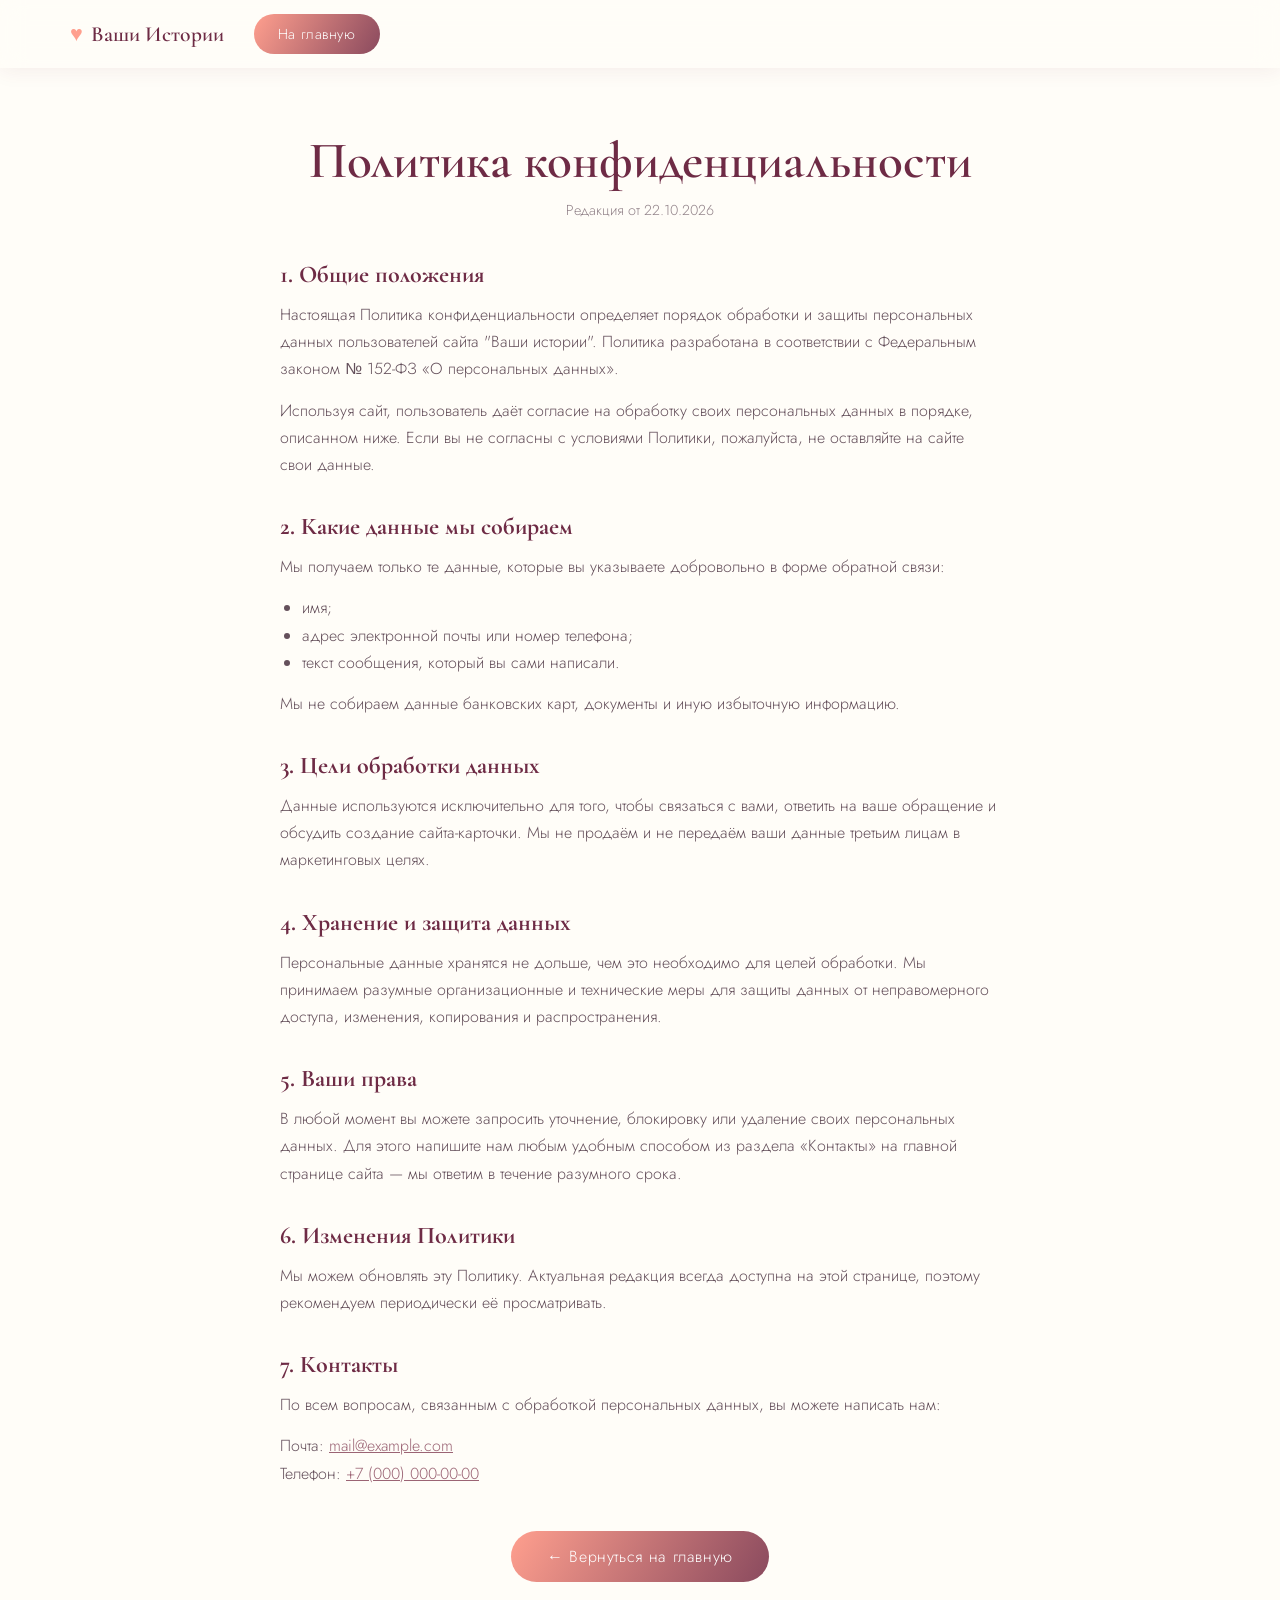
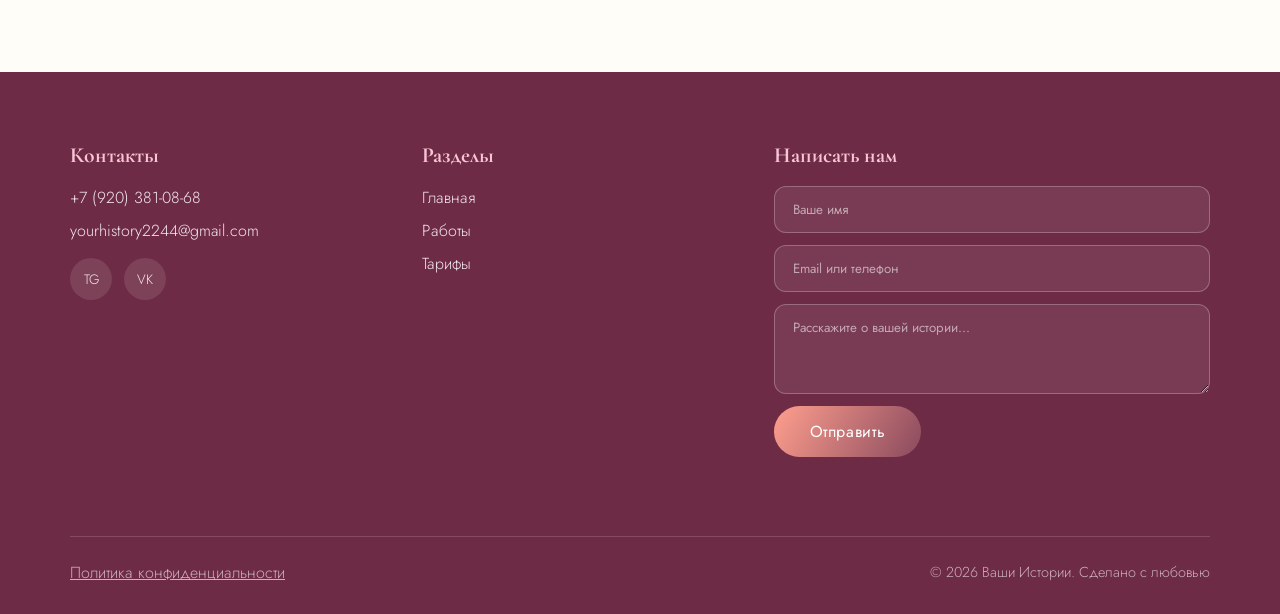
==== pravicy.html @ ab37098a "Add files via upload" ====
<!DOCTYPE html>
<html lang="ru">
<head>
  <meta charset="UTF-8">
  <meta name="viewport" content="width=device-width, initial-scale=1.0">
  <meta name="description" content="Политика конфиденциальности сайта Ваши Истории">
  <title>Политика конфиденциальности | Ваши Истории</title>

  <!-- Те же шрифты, что и на главной — для единого стиля -->
  <link rel="preconnect" href="https://fonts.googleapis.com">
  <link rel="preconnect" href="https://fonts.gstatic.com" crossorigin>
  <link href="https://fonts.googleapis.com/css2?family=Cormorant+Garamond:ital,wght@0,400;0,600;1,400&family=Jost:wght@300;400;500&display=swap" rel="stylesheet">

  <!-- Основные стили сайта (в файле style.css уже есть всё нужное) -->
  <link rel="stylesheet" href="style.css">
</head>
<body>

  <!-- Шапка: та же, что на главной, но упрощённая —
       только логотип и кнопка возврата на главную -->
  <header class="header">
    <div class="container header__inner">
      <a href="index.html" class="logo">
        <span class="logo__mark">♥</span>
        <span class="logo__name">Ваши&nbsp;Истории</span>
      </a>
      <a href="index.html" class="btn btn--small header__btn">На главную</a>
    </div>
  </header>

  <main>

    <!-- Заголовок страницы -->
    <section class="section policy">
      <div class="container">

        <h1 class="section__title policy__title">Политика конфиденциальности</h1>
        <p class="policy__updated">Редакция от 22.10.2026</p>

        <div class="policy__content">

          <!-- Раздел 1: общие положения.
               Замените [Название проекта] на имя вашего проекта -->
          <h2 class="policy__heading">1. Общие положения</h2>
          <p class="policy__text">
            Настоящая Политика конфиденциальности определяет порядок обработки
            и защиты персональных данных пользователей сайта "Ваши истории".
            Политика разработана в соответствии с Федеральным законом
            № 152-ФЗ «О персональных данных».
          </p>
          <p class="policy__text">
            Используя сайт, пользователь даёт согласие на обработку своих
            персональных данных в порядке, описанном ниже. Если вы не согласны
            с условиями Политики, пожалуйста, не оставляйте на сайте свои данные.
          </p>

          <!-- Раздел 2: какие данные собираются -->
          <h2 class="policy__heading">2. Какие данные мы собираем</h2>
          <p class="policy__text">
            Мы получаем только те данные, которые вы указываете добровольно
            в форме обратной связи:
          </p>
          <ul class="policy__list">
            <li>имя;</li>
            <li>адрес электронной почты или номер телефона;</li>
            <li>текст сообщения, который вы сами написали.</li>
          </ul>
          <p class="policy__text">
            Мы не собираем данные банковских карт, документы и иную
            избыточную информацию.
          </p>

          <!-- Раздел 3: цели обработки -->
          <h2 class="policy__heading">3. Цели обработки данных</h2>
          <p class="policy__text">
            Данные используются исключительно для того, чтобы связаться
            с вами, ответить на ваше обращение и обсудить создание
            сайта-карточки. Мы не продаём и не передаём ваши данные
            третьим лицам в маркетинговых целях.
          </p>

          <!-- Раздел 4: хранение и защита -->
          <h2 class="policy__heading">4. Хранение и защита данных</h2>
          <p class="policy__text">
            Персональные данные хранятся не дольше, чем это необходимо
            для целей обработки. Мы принимаем разумные организационные
            и технические меры для защиты данных от неправомерного
            доступа, изменения, копирования и распространения.
          </p>

          <!-- Раздел 5: права пользователя -->
          <h2 class="policy__heading">5. Ваши права</h2>
          <p class="policy__text">
            В любой момент вы можете запросить уточнение, блокировку
            или удаление своих персональных данных. Для этого напишите
            нам любым удобным способом из раздела «Контакты» на главной
            странице сайта — мы ответим в течение разумного срока.
          </p>

          <!-- Раздел 6: изменения политики -->
          <h2 class="policy__heading">6. Изменения Политики</h2>
          <p class="policy__text">
            Мы можем обновлять эту Политику. Актуальная редакция всегда
            доступна на этой странице, поэтому рекомендуем периодически
            её просматривать.
          </p>

          <!-- Раздел 7: контакты -->
          <h2 class="policy__heading">7. Контакты</h2>
          <p class="policy__text">
            По всем вопросам, связанным с обработкой персональных данных,
            вы можете написать нам:
          </p>
          <p class="policy__text">
            Почта: <a class="policy__link" href="mailto:mail@example.com">mail@example.com</a><br>
            Телефон: <a class="policy__link" href="tel:+70000000000">+7 (000) 000-00-00</a>
          </p>

        </div>

        <!-- Кнопка возврата на главную -->
        <a href="index.html" class="btn policy__back">← Вернуться на главную</a>
      </div>
    </section>

  </main>

  <!-- ============ ПОДВАЛ (как на главной) ============ -->
  <footer class="footer" id="footer">
    <div class="container footer__grid">

      <div class="footer__col">
        <h3 class="footer__heading">Контакты</h3>
        <a href="tel:+70000000000" class="footer__link">+7 (920) 381-08-68</a>
        <a href="yourhistory2244@gmail.com" class="footer__link">yourhistory2244@gmail.com</a>
        <div class="footer__socials">
          <a href="#" class="footer__social" aria-label="Telegram">TG</a>
          <a href="#" class="footer__social" aria-label="ВКонтакте">VK</a>
        </div>
      </div>

      <div class="footer__col">
        <h3 class="footer__heading">Разделы</h3>
        <a href="index.html" class="footer__link">Главная</a>
        <a href="index.html#works" class="footer__link">Работы</a>
        <a href="index.html#pricing" class="footer__link">Тарифы</a>
      </div>

      <div class="footer__col footer__col--form">
        <h3 class="footer__heading">Написать нам</h3>
        <form class="form" id="contactForm"  action="https://formspree.io/f/xeaaqydp"
      method="POST" novalidate >
          <input class="form__input" type="text" name="name" placeholder="Ваше имя" required>
          <input class="form__input" type="email" name="email" placeholder="Email или телефон" required>
          <textarea class="form__input form__textarea" name="message" placeholder="Расскажите о вашей истории…" required></textarea>
          <button type="submit" class="btn form__btn">Отправить</button>
          <p class="form__status" id="formStatus"></p>
        </form>
      </div>
    </div>

    <!-- На самой странице политики ссылка на себя не нужна —
         вместо неё оставлен просто текст -->
    <div class="container footer__bottom">
      <span class="footer__policy">Политика конфиденциальности</span>
      <p class="footer__copy">© 2026 Ваши Истории. Сделано с любовью</p>
    </div>
  </footer>

  <!-- Скрипт сайта: нужен для валидации формы в подвале.
       Прелоадера на этой странице нет, поэтому в main.js
       строка с getElementById('preloader') сработает лишь
       если такой элемент есть — код уже защищён проверками не во
       всех местах, поэтому при желании добавьте проверку:
       if (preloader) { ... }. Ниже — отдельный маленький скрипт
       только для этой страницы -->
  <script>
    // Валидация формы в подвале страницы политики
    'use strict';
    const form = document.getElementById('contactForm');
    const status = document.getElementById('formStatus');

    form.addEventListener('submit', (e) => {
      e.preventDefault();
      status.classList.remove('is-ok');

      let valid = true;
      form.querySelectorAll('.form__input').forEach(input => {
        const empty = input.value.trim() === '';
        const badEmail = input.type === 'email' &&
          input.value.trim() !== '' &&
          !/^\S+@\S+\.\S+$/.test(input.value.trim());
        input.classList.toggle('is-error', empty || badEmail);
        if (empty || badEmail) valid = false;
      });

      if (!valid) {
        status.textContent = 'Пожалуйста, заполните все поля корректно';
        return;
      }

      status.textContent = 'Спасибо! Мы свяжемся с вами совсем скоро ♥';
      status.classList.add('is-ok');
      form.reset();
    });

    form.querySelectorAll('.form__input').forEach(input => {
      input.addEventListener('input', () => input.classList.remove('is-error'));
    });
  </script>
   <script src="main.js"></script>
</body>
</html>
---- style.css ----
/* ============================================================
   ОСНОВНЫЕ СТИЛИ САЙТА «ВАШИ ИСТОРИИ»
   Структура файла:
   1) Переменные и сброс
   2) Общие элементы (кнопки, заголовки)
   3) Прелоадер
   4) Шапка и меню
   5) Hero
   6) Что мы сохраняем
   7) Демо-анимации
   8) Карусель работ
   9) Тарифы
   10) Отзывы
   11) CTA и подвал
   12) Появление при скролле (reveal)
   13) Адаптив (три брейкпоинта)
   ============================================================ */

/* ---------- 1. ПЕРЕМЕННЫЕ И СБРОС ---------- */
:root {
  /* Палитра: голубой, розовый, белый, сиреневый,
     малиново-бурый, бургундий, лимонный, коралловый */
  --blue:      #9fd3e6;
  --pink:      #f9c5d5;
  --white:     #fffdf8;
  --lilac:     #c8b1e4;
  --raspberry: #8a4a5e;   /* малиново-бурый */
  --burgundy:  #6e2b45;   /* бургундий — тёмный акцент */
  --lemon:     #fdeea0;
  --coral:     #ff9f8e;

  --text:   #4a3240;      /* тёплый тёмный текст */
  --radius: 24px;         /* скругления блоков */
  --shadow: 0 10px 40px rgba(110, 43, 69, .12);
  --font-title: 'Cormorant Garamond', serif;
  --font-text:  'Jost', sans-serif;
}

* { margin: 0; padding: 0; box-sizing: border-box; }

html { scroll-behavior: smooth; } /* плавный скролл по якорям */

body {
  font-family: var(--font-text);
  font-weight: 300;
  color: var(--text);
  background: var(--white);
  overflow-x: hidden; /* чтобы сердечки не вызывали горизонтальный скролл */
}

/* ---------- 2. ОБЩИЕ ЭЛЕМЕНТЫ ---------- */
.container {
  width: min(1140px, 90%);
  margin: 0 auto;
}

.section { padding: 90px 0; }

.section__title {
  font-family: var(--font-title);
  font-size: clamp(2rem, 4.5vw, 3.2rem); /* размер тянется от экрана */
  font-weight: 600;
  text-align: center;
  color: var(--burgundy);
}

.section__subtitle {
  text-align: center;
  max-width: 560px;
  margin: 14px auto 50px;
  opacity: .75;
}

/* Кнопка-пилюля с плавным «наплывом» цвета при наведении */
.btn {
  display: inline-block;
  padding: 14px 36px;
  border: none;
  border-radius: 50px;
  background: linear-gradient(120deg, var(--coral), var(--raspberry));
  color: #fff;
  font-family: var(--font-text);
  font-size: 1rem;
  letter-spacing: .04em;
  text-decoration: none;
  cursor: pointer;
  transition: transform .3s, box-shadow .3s;
}
.btn:hover {
  transform: translateY(-3px);
  box-shadow: 0 12px 30px rgba(138, 74, 94, .35);
}
/* Призрачная кнопка — только рамка, заливается при наведении */
.btn--ghost {
  background: transparent;
  color: var(--burgundy);
  box-shadow: inset 0 0 0 1.5px var(--burgundy);
}
.btn--ghost:hover {
  background: var(--burgundy);
  color: #fff;
}
.btn--small { padding: 10px 24px; font-size: .9rem; }
.btn--large { padding: 18px 48px; font-size: 1.1rem; }

/* ---------- 3. ПРЕЛОАДЕР ---------- */
/* Занимает весь экран, исчезает когда JS добавит класс is-hidden */
.preloader {
  position: fixed; inset: 0; z-index: 100;
  display: flex; flex-direction: column;
  align-items: center; justify-content: center; gap: 16px;
  background: linear-gradient(135deg, var(--pink), var(--lilac));
  transition: opacity .6s, visibility .6s;
}
.preloader.is-hidden { opacity: 0; visibility: hidden; }

/* Пульсирующее сердечко */
.preloader__heart {
  font-size: 3rem; color: var(--burgundy);
  animation: pulse 1.2s ease-in-out infinite;
}
@keyframes pulse {
  0%, 100% { transform: scale(1); }
  50%      { transform: scale(1.25); }
}
.preloader__text { color: var(--burgundy); letter-spacing: .08em; }

/* ---------- 4. ШАПКА И МЕНЮ ---------- */
.header {
  position: fixed; top: 0; left: 0; right: 0; z-index: 50;
  padding: 14px 0;
  background: rgba(255, 253, 248, .65);
  backdrop-filter: blur(12px);          /* эффект матового стекла */
  -webkit-backdrop-filter: blur(12px);
  box-shadow: 0 2px 20px rgba(110, 43, 69, .08);
  transition: padding .3s;
}
/* Когда страница проскроллена — шапка «сжимается» (JS добавляет is-scrolled) */
.header.is-scrolled { padding: 8px 0; }

.header__inner { display: flex; align-items: center; gap: 30px; }

.logo {
  display: flex; align-items: center; gap: 8px;
  font-family: var(--font-title);
  font-size: 1.35rem; font-weight: 600;
  color: var(--burgundy); text-decoration: none;
}
.logo__mark { color: var(--coral); }

.nav { margin-left: auto; display: flex; gap: 28px; }

.nav__link {
  color: var(--text); text-decoration: none;
  position: relative; padding: 4px 0;
}
/* Подчёркивание выезжает слева при наведении */
.nav__link::after {
  content: ''; position: absolute; left: 0; bottom: 0;
  width: 0; height: 2px; background: var(--coral);
  transition: width .3s;
}
.nav__link:hover::after { width: 100%; }

/* Бургер: показываем только на мобильных */
.burger {
  display: none;
  flex-direction: column; gap: 5px;
  background: none; border: none; cursor: pointer; padding: 6px;
}
.burger span {
  width: 26px; height: 2px; background: var(--burgundy);
  transition: transform .3s, opacity .3s;
}
/* Анимация бургера в крестик (класс is-open ставит JS) */
.burger.is-open span:nth-child(1) { transform: translateY(7px) rotate(45deg); }
.burger.is-open span:nth-child(2) { opacity: 0; }
.burger.is-open span:nth-child(3) { transform: translateY(-7px) rotate(-45deg); }

/* Мобильная панель меню: спрятана за правым краем, выезжает по классу is-open */
.mobile-nav {
  position: fixed; top: 0; right: -100%; z-index: 40;
  width: min(320px, 80vw); height: 100vh;
  padding: 100px 30px 30px;
  display: flex; flex-direction: column; gap: 22px;
  background: linear-gradient(180deg, var(--pink), var(--lilac));
  transition: right .4s ease;
}
.mobile-nav.is-open { right: 0; }
.mobile-nav__link {
  color: var(--burgundy); text-decoration: none;
  font-size: 1.2rem;
}

/* ---------- 5. HERO ---------- */
.hero {
  position: relative;
  min-height: 100vh;
  display: flex; flex-direction: column;
  align-items: center; justify-content: center;
  text-align: center;
  overflow: hidden;
  /* Нежный градиент из четырёх базовых цветов */
  background: linear-gradient(135deg, var(--blue) 0%, var(--lilac) 35%, var(--pink) 70%, var(--white) 100%);
}

.hero__inner { position: relative; z-index: 2; }

.hero__title {
  font-family: var(--font-title);
  font-size: clamp(2.4rem, 6.5vw, 4.6rem);
  font-weight: 600;
  color: var(--burgundy);
  min-height: 1.2em; /* чтобы блок не прыгал во время «печати» */
}
.hero__cursor { animation: blink 1s step-end infinite; color: var(--coral); }
@keyframes blink { 50% { opacity: 0; } }

.hero__subtitle {
  max-width: 540px; margin: 22px auto 34px;
  font-size: 1.15rem; opacity: .8;
}

.hero__actions { display: flex; gap: 16px; justify-content: center; flex-wrap: wrap; }

/* Стрелка вниз с мягким подпрыгиванием */
.hero__scroll {
  position: absolute; bottom: 28px; z-index: 2;
  color: var(--burgundy); font-size: 1.6rem; text-decoration: none;
  animation: bounce 2s ease-in-out infinite;
}
@keyframes bounce {
  0%, 100% { transform: translateY(0); }
  50%      { transform: translateY(10px); }
}

/* Плавающие сердечки (создаются в JS, стили задаёт класс .float-heart) */
.hero__hearts { position: absolute; inset: 0; z-index: 1; }
.float-heart {
  position: absolute; bottom: -40px;
  color: rgba(255, 255, 255, .7);
  animation: floatUp linear infinite;
}
@keyframes floatUp {
  to { transform: translateY(-110vh) rotate(360deg); opacity: 0; }
}

/* ---------- 6. ЧТО МЫ СОХРАНЯЕМ ---------- */
.keep__grid {
  display: grid;
  grid-template-columns: repeat(auto-fit, minmax(200px, 1fr));
  gap: 26px;
}

.card {
  background: #fff;
  border-radius: var(--radius);
  padding: 26px;
  box-shadow: var(--shadow);
  text-align: center;
  transition: transform .2s, box-shadow .3s;
  will-change: transform; /* подсказка браузеру для плавного tilt-эффекта */
}
.card:hover { box-shadow: 0 18px 50px rgba(110, 43, 69, .2); }

/* Фото-заглушки: цветные градиенты. Меняйте на <img> при желании */
.card__photo {
  height: 150px; border-radius: 16px; margin-bottom: 18px;
  background-size: cover; background-position: center;
}
.card__photo--pink    { background-image: url(https://i.pinimg.com/736x/a9/94/1c/a9941c2d413d2d821896ed313c29ea1e.jpg); background-size: cover; background-position: center  }
.card__photo--blue    { background-image: url(https://i.pinimg.com/originals/17/dd/7c/17dd7c2e69304c39765061a8bbdbe9d0.gif); background-position: center; background-size: cover; }
.card__photo--lilac   { background-image: url(https://i.pinimg.com/736x/9a/7c/e4/9a7ce4d77e3e784bc53314a6b84a3b3e.jpg); background-size: cover; background-position: center }
.card__photo--coral   { background-image: url(https://i.pinimg.com/1200x/bb/c2/fe/bbc2fe688ad7fdc2edcab7fd0720aff6.jpg); background-size: cover; background-position: center }
.card__photo--lemon   { background-image: url(https://i.pinimg.com/1200x/e1/77/50/e17750a1b4a2d980f007a7dc67c92eac.jpg); background-size: cover; background-position: center  }

.card__title {
  font-family: var(--font-title);
  font-size: 1.4rem; color: var(--burgundy); margin-bottom: 8px;
}
.card__text { font-size: .95rem; opacity: .75; }

/* ---------- 7. ДЕМО-АНИМАЦИИ ---------- */
.anim__grid {
  display: grid;
  grid-template-columns: repeat(auto-fit, minmax(280px, 1fr));
  gap: 30px;
}

.demo { text-align: center; }

/* Общая «рамка» демо — как окно в альбоме */
.demo__frame {
  position: relative;
  height: 220px;
  border-radius: var(--radius);
  overflow: hidden;
  box-shadow: var(--shadow);
  margin-bottom: 16px;
}
.demo__title {
  font-family: var(--font-title);
  font-size: 1.35rem; color: var(--burgundy); margin-bottom: 6px;
}
.demo__text { font-size: .92rem; opacity: .75; }

/* ДЕМО 1: параллакс. Внутренний слой крупнее рамки,
   JS двигает его навстречу курсору */
.demo__frame--parallax { background: var(--pink); }
.demo__parallax-inner {
  position: absolute; inset: -30px; /* запас, чтобы при движении не было пустых краёв */
  background-image: url(https://i.pinimg.com/736x/d0/11/30/d0113098bdf97fa4509af8695dceefcc.jpg); background-size: cover;
  transition: transform .15s ease-out;
}

/* ДЕМО 2: слайд-шоу. Кадры лежат друг на друге,
   каждый проявляется по очереди циклом 9 секунд */
.demo__frame--slideshow { background: var(--lilac); }
.demo__slide {
  position: absolute; inset: 0;
  opacity: 0;
  animation: slideShow 9s infinite;
}
.demo__slide-1 { background-image: url(https://i.pinimg.com/736x/6f/ce/05/6fce058f1325f27d16a043fdf4a0aff2.jpg); background-size: cover; }
.demo__slide-2 { background-image: url(https://i.pinimg.com/1200x/3a/8d/a4/3a8da4d26ba86e865717ad687e9a8746.jpg); background-size: cover; animation-delay: 3s; }
.demo__slide-3 { background-image: url(https://i.pinimg.com/736x/a7/cc/87/a7cc87a04fe720af9294d7c3ee760cea.jpg); background-size: cover;  animation-delay: 6s; }
@keyframes slideShow {
  0%   { opacity: 0; }
  8%   { opacity: 1; }
  33%  { opacity: 1; }
  41%  { opacity: 0; }
  100% { opacity: 0; }
}

/* ДЕМО 3: лента историй. Три «полароида» качаются с разным ритмом */
.demo__frame--ribbon {
  background:
    radial-gradient(circle at 20% 30%, rgba(253,238,160,.5), transparent 40%),
    linear-gradient(135deg, var(--white), var(--pink));
  display: flex; align-items: center; justify-content: center; gap: 8px;
}
.polaroid {
  width: 26%; aspect-ratio: 3/4;
  background: #fff;
  border-radius: 6px;
  box-shadow: 0 6px 16px rgba(110, 43, 69, .25);
  animation: sway 4s ease-in-out infinite;
}
/* Цветная «фотография» внутри полароида */
.polaroid::after {
  content: ''; display: block;
  height: 78%; margin: 8% 8% 0;
  border-radius: 3px;
}
.polaroid--1::after { background-image: url(https://i.pinimg.com/736x/6f/ce/05/6fce058f1325f27d16a043fdf4a0aff2.jpg); background-size: cover; }
.polaroid--2 { animation-delay: .7s; }
.polaroid--2::after {  background-image: url(https://i.pinimg.com/1200x/46/36/72/46367229cace60f796e3e4e674c62e9b.jpg); background-size: cover; }
.polaroid--3 { animation-delay: 1.4s; }
.polaroid--3::after { background-image: url(https://i.pinimg.com/736x/fb/65/c1/fb65c11f8d767e6b9ee482124ef5d0be.jpg); background-size: cover; }
@keyframes sway {
  0%, 100% { transform: rotate(-4deg) translateY(0); }
  50%      { transform: rotate(4deg)  translateY(-8px); }
}

/* ---------- 8. КАРУСЕЛЬ РАБОТ ---------- */
/* Горизонтальная лента: скроллится колесом, пальцем и перетаскиванием.
   scroll-snap даёт мягкое «прилипание» карточек */
.carousel {
  display: flex; gap: 24px;
  overflow-x: auto;
  padding: 10px max(calc((100% - 1140px) / 2), 5%); /* выравнивание с контейнером */
  scroll-snap-type: x mandatory;
  cursor: grab;
  /* Прячем полосу прокрутки — тянуть будем мышью/пальцем */
  scrollbar-width: none;
}
.carousel::-webkit-scrollbar { display: none; }
.carousel.is-dragging { cursor: grabbing; scroll-snap-type: none; }

.work {
  flex: 0 0 300px;              /* фиксированная ширина карточки */
  scroll-snap-align: center;
  border-radius: var(--radius);
  overflow: hidden;
  background: #fff;
  box-shadow: var(--shadow);
  transition: transform .3s;
}
.work:hover { transform: translateY(-8px); }

/* Заглушки фото работ: 6 разных градиентов */
.work__photo { height: 220px; transition: transform .5s; }
.work:hover .work__photo { transform: scale(1.05); } /* лёгкий zoom */
.work__photo--1 { background: linear-gradient(135deg, var(--pink),   var(--lilac)); }
.work__photo--2 { background: linear-gradient(135deg, var(--blue),   var(--coral)); }
.work__photo--3 { background: linear-gradient(135deg, var(--lemon),  var(--raspberry)); }
.work__photo--4 { background: linear-gradient(135deg, var(--lilac),  var(--blue)); }
.work__photo--5 { background: linear-gradient(135deg, var(--coral),  var(--lemon)); }
.work__photo--6 { background: linear-gradient(135deg, var(--raspberry), var(--pink)); }

.work__info { padding: 18px 20px 22px; }
.work__tag {
  display: inline-block;
  font-size: .75rem; letter-spacing: .1em; text-transform: uppercase;
  color: var(--raspberry);
  background: var(--pink); padding: 4px 12px; border-radius: 20px;
}
.work__title {
  font-family: var(--font-title);
  font-size: 1.3rem; color: var(--burgundy); margin: 10px 0 4px;
}
.work__pair { font-size: .92rem; opacity: .7; }

/* ---------- 9. ТАРИФЫ ---------- */
.pricing__grid {
  display: grid;
  grid-template-columns: repeat(auto-fit, minmax(260px, 1fr));
  gap: 26px;
  max-width: 960px; margin: 0 auto;
}

.pricing__card {
  position: relative;
  background: #fff;
  border-radius: var(--radius);
  padding: 40px 30px;
  text-align: center;
  box-shadow: var(--shadow);
  transition: transform .3s, box-shadow .3s;
}
.pricing__card:hover {
  transform: translateY(-10px);            /* карточка «всплывает» */
  box-shadow: 0 22px 60px rgba(110, 43, 69, .22);
}

.pricing__card--popular {
  border: 2px solid var(--coral);
  background: linear-gradient(160deg, #fff, var(--pink));
}

/* Метка «Популярный» на верхнем крае карточки */
.pricing__label {
  position: absolute; top: -14px; left: 50%;
  transform: translateX(-50%);
  background: linear-gradient(120deg, var(--coral), var(--raspberry));
  color: #fff; font-size: .78rem; letter-spacing: .08em;
  padding: 5px 18px; border-radius: 20px; white-space: nowrap;
}

.primech{
  position: relative;
}

.pricing__name {
  font-family: var(--font-title);
  font-size: 1.5rem; color: var(--burgundy); margin-bottom: 12px;
}
.pricing__desc { font-size: .95rem; opacity: .75; min-height: 66px; }
.pricing__price {
  font-family: var(--font-title);
  font-size: 1.9rem; color: var(--raspberry);
  margin: 16px 0 22px;
}

/* ---------- 10. ОТЗЫВЫ ---------- */
.reviews {
  background: linear-gradient(135deg, var(--lemon), var(--pink));
  border-radius: 40px 40px 0 0; /* мягкий «свод» сверху */
}

.reviews__slider { max-width: 640px; margin: 0 auto; position: relative; }

/* Отзывы лежат друг на друге; активный — виден */
.review {
  position: absolute; inset: 0;
  opacity: 0; transform: translateY(14px);
  transition: opacity .6s, transform .6s;
  pointer-events: none;
}
.review.is-active { position: relative; opacity: 1; transform: none; pointer-events: auto; }

.review__text {
  font-family: var(--font-title);
  font-style: italic; font-size: 1.35rem;
  line-height: 1.5; text-align: center;
}
.review__author {
  display: block; margin-top: 18px;
  text-align: center; font-style: normal;
  color: var(--raspberry);
}

.reviews__dots { display: flex; justify-content: center; gap: 10px; margin-top: 26px; }
.reviews__dots button {
  width: 10px; height: 10px; border-radius: 50%;
  border: none; cursor: pointer;
  background: rgba(110, 43, 69, .25);
  transition: background .3s, transform .3s;
}
.reviews__dots button.is-active {
  background: var(--burgundy); transform: scale(1.3);
}

/* ---------- 11. CTA И ПОДВАЛ ---------- */
.cta {
  padding: 90px 0;
  background: linear-gradient(135deg, var(--lilac), var(--pink));
  text-align: center;
}
.cta__title {
  font-family: var(--font-title);
  font-size: clamp(1.8rem, 4vw, 2.8rem);
  color: var(--burgundy); margin-bottom: 14px;
}
.cta__text { margin-bottom: 30px; opacity: .8; }

.footer {
  background: var(--burgundy);
  color: #f4e8ee;
  padding: 70px 0 30px;
}

.footer__grid {
  display: grid;
  grid-template-columns: 1fr 1fr 1.4fr;
  gap: 40px;
}

.footer__heading {
  font-family: var(--font-title);
  font-size: 1.35rem; color: var(--pink);
  margin-bottom: 18px;
}

.footer__link {
  display: block;
  color: #f4e8ee; text-decoration: none;
  margin-bottom: 10px;
  transition: color .3s, transform .3s;
}
.footer__link:hover { color: var(--coral); transform: translateX(4px); }

.footer__socials { display: flex; gap: 12px; margin-top: 16px; }
.footer__social {
  width: 42px; height: 42px;
  display: flex; align-items: center; justify-content: center;
  border-radius: 50%;
  background: rgba(255, 255, 255, .1);
  color: #f4e8ee; text-decoration: none; font-size: .85rem;
  transition: background .3s, transform .3s;
}
.footer__social:hover { background: var(--coral); transform: translateY(-4px); }

/* Форма в подвале */
.form { display: flex; flex-direction: column; gap: 12px; }
.form__input {
  padding: 13px 18px;
  border: 1px solid rgba(255, 255, 255, .25);
  border-radius: 12px;
  background: rgba(255, 255, 255, .08);
  color: #fff;
  font-family: var(--font-text);
  transition: border-color .3s, background .3s;
}
.form__input::placeholder { color: rgba(255, 255, 255, .55); }
.form__input:focus { outline: none; border-color: var(--coral); background: rgba(255, 255, 255, .14); }
/* Ошибка валидации: рамка становится коралловой (класс ставит JS) */
.form__input.is-error { border-color: var(--coral); }
.form__textarea { resize: vertical; min-height: 90px; }
.form__btn { align-self: flex-start; }
.form__status { min-height: 1.2em; font-size: .9rem; color: var(--lemon); }
.form__status.is-ok  { color: var(--pink); }

.footer__bottom {
  display: flex; justify-content: space-between; align-items: center;
  flex-wrap: wrap; gap: 10px;
  margin-top: 50px; padding-top: 24px;
  border-top: 1px solid rgba(255, 255, 255, .15);
}
.footer__policy { color: rgba(244, 232, 238, .7); text-decoration: underline; }
.footer__copy { font-size: .9rem; opacity: .7; }

/* ---------- 12. ПОЯВЛЕНИЕ ПРИ СКРОЛЛЕ ---------- */
/* Элементы с data-reveal невидимы, пока JS не добавит is-visible,
   когда блок попадает в область экрана */
[data-reveal] {
  opacity: 0;
  transform: translateY(30px);
  transition: opacity .8s ease, transform .8s ease;
}
[data-reveal].is-visible { opacity: 1; transform: none; }

/* ---------- 13. АДАПТИВ ---------- */

/* Планшеты: до 900px */
@media (max-width: 900px) {
  .section { padding: 70px 0; }
  .footer__grid { grid-template-columns: 1fr 1fr; }
  .footer__col--form { grid-column: 1 / -1; } /* форма на всю ширину */
}

/* Телефоны: до 640px */
@media (max-width: 640px) {
  /* Прячем десктопную навигацию, показываем бургер */
  .nav, .header__btn { display: none; }
  .burger { display: flex; margin-left: auto; }

  .section { padding: 56px 0; }
  .section__subtitle { margin-bottom: 34px; }

  .keep__grid { grid-template-columns: repeat(2, 1fr); gap: 14px; }
  .card { padding: 18px; }
  .card__photo { height: 110px; }

  .anim__grid { grid-template-columns: 1fr; }
  .demo__frame { height: 190px; }

  .work { flex-basis: 250px; } /* чуть уже карточки в карусели */

  .pricing__grid { grid-template-columns: 1fr; max-width: 340px; }

  .review__text { font-size: 1.15rem; }

  .footer__grid { grid-template-columns: 1fr; gap: 30px; }
  .footer__bottom { flex-direction: column; text-align: center; }
  .form__btn { align-self: stretch; }
}

/* Очень узкие экраны: до 400px — карточки «что мы сохраняем» в одну колонку */
@media (max-width: 400px) {
  .keep__grid { grid-template-columns: 1fr; }
}

/* Уважение к системной настройке «уменьшить движение»:
   анимации гаснут для пользователей с чувствительностью к движению */
@media (prefers-reduced-motion: reduce) {
  *, *::before, *::after {
    animation-duration: .01ms !important;
    animation-iteration-count: 1 !important;
    transition-duration: .01ms !important;
  }
}

/* ============================================================
   СТИЛИ СТРАНИЦЫ ПОЛИТИКИ КОНФИДЕНЦИАЛЬНОСТИ (privacy.html)
   ============================================================ */

/* Обёртка текста: узкая колонка для комфортного чтения */
.policy__content {
  max-width: 720px;      /* оптимальная ширина строки для чтения */
  margin: 40px auto 0;   /* центрируем и отступ от заголовка */
}

/* Дата редакции под заголовком */
.policy__updated {
  text-align: center;
  opacity: .6;
  font-size: .9rem;
  margin-top: 8px;
}

/* Подзаголовки разделов: антиква, бургундий, с лёгким отступом сверху */
.policy__heading {
  font-family: var(--font-title);
  font-size: 1.5rem;
  color: var(--burgundy);
  margin: 34px 0 12px;
}

/* Абзацы текста: мягкий межстрочный интервал */
.policy__text {
  line-height: 1.7;
  margin-bottom: 14px;
  opacity: .85;
}

/* Списки внутри политики с нежными маркерами */
.policy__list {
  margin: 0 0 14px 22px;
  line-height: 1.7;
  opacity: .85;
}

/* Ссылки в тексте (почта, телефон): цвет с плавным переходом */
.policy__link {
  color: var(--raspberry);
  text-decoration: underline;
  transition: color .3s;
}
.policy__link:hover { color: var(--burgundy); }

/* Кнопка «на главную» внизу страницы */
.policy__back {
  display: block;
  width: max-content;
  margin: 44px auto 0;
}

/* Отступ сверху, чтобы шапка (position: fixed) не перекрывала заголовок */
.policy { padding-top: 130px; }

/* На мобильных уменьшаем верхний отступ — шапка тоньше */
@media (max-width: 640px) {
  .policy { padding-top: 90px; }
  .policy__heading { font-size: 1.3rem; }
}
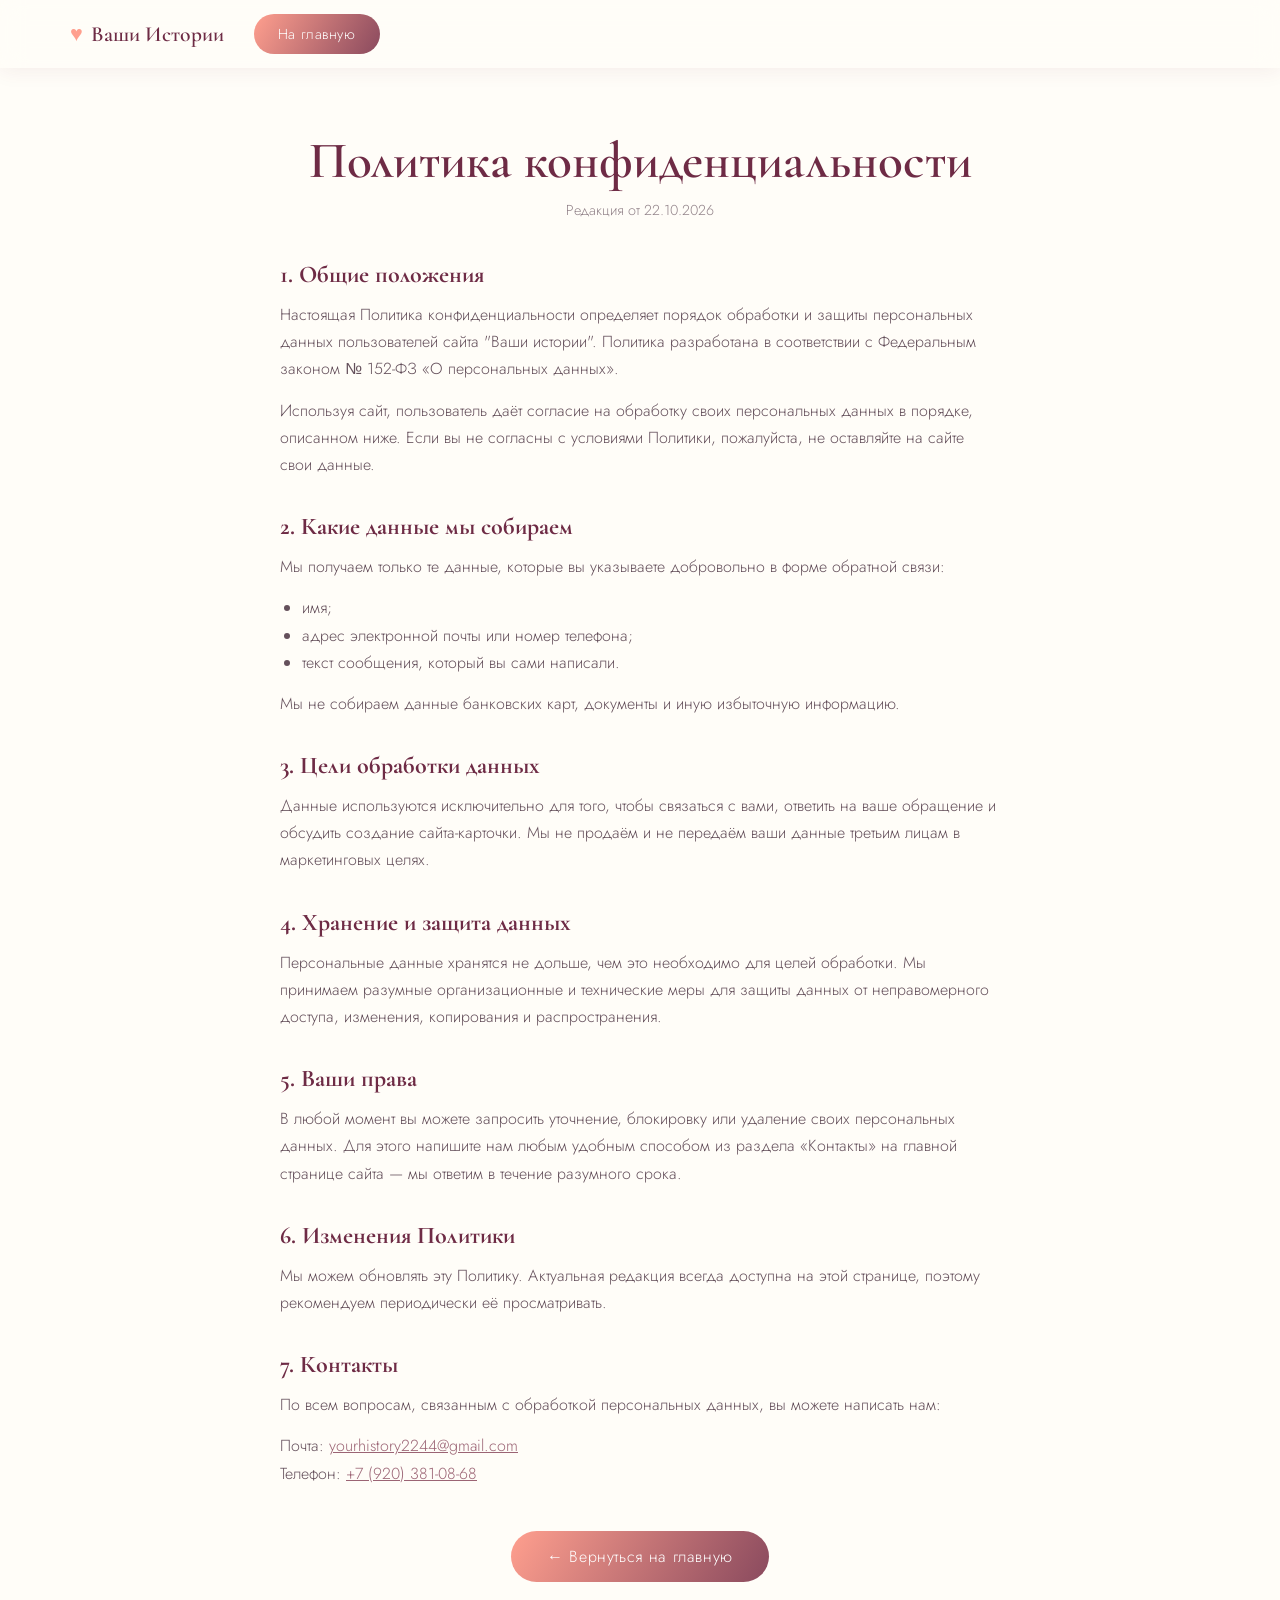
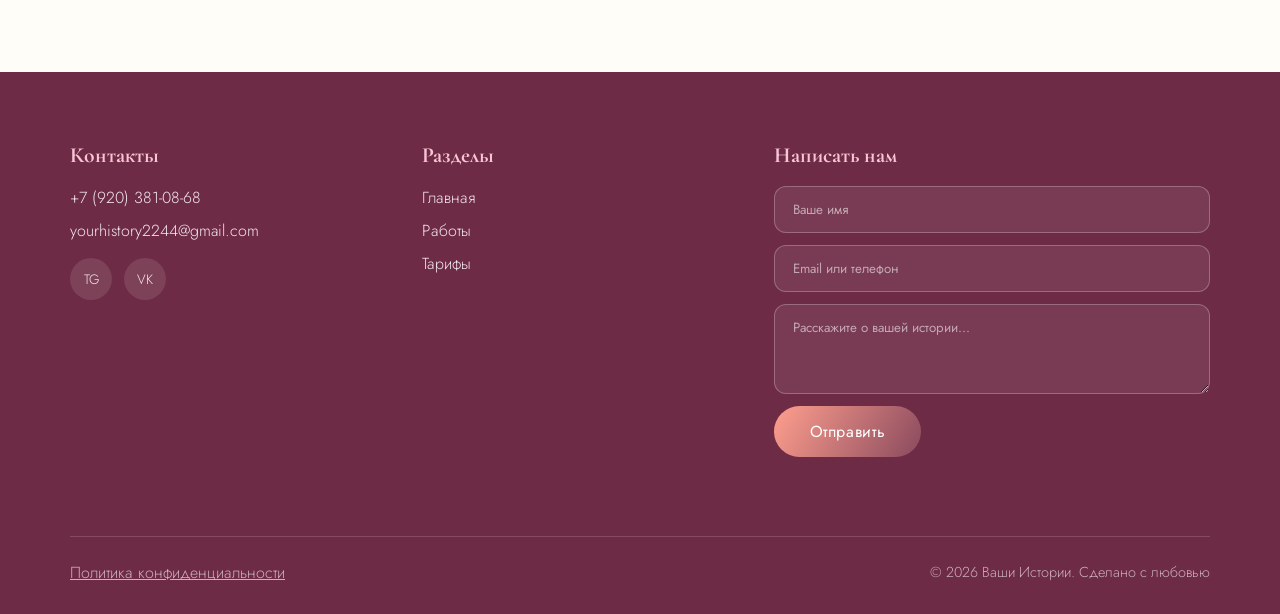
==== commit e83b4a6b: "add new deploy" ====
--- a/pravicy.html
+++ b/pravicy.html
@@ -10,7 +10,7 @@
   <link rel="preconnect" href="https://fonts.googleapis.com">
   <link rel="preconnect" href="https://fonts.gstatic.com" crossorigin>
   <link href="https://fonts.googleapis.com/css2?family=Cormorant+Garamond:ital,wght@0,400;0,600;1,400&family=Jost:wght@300;400;500&display=swap" rel="stylesheet">
-
+  <link rel="icon" href="images/logo.jpg" >
   <!-- Основные стили сайта (в файле style.css уже есть всё нужное) -->
   <link rel="stylesheet" href="style.css">
 </head>
@@ -112,8 +112,8 @@
             вы можете написать нам:
           </p>
           <p class="policy__text">
-            Почта: <a class="policy__link" href="mailto:mail@example.com">mail@example.com</a><br>
-            Телефон: <a class="policy__link" href="tel:+70000000000">+7 (000) 000-00-00</a>
+            Почта: <a class="policy__link" href="mailto:mail@example.com">yourhistory2244@gmail.com</a><br>
+            Телефон: <a class="policy__link" href="tel:+70000000000">+7 (920) 381-08-68</a>
           </p>
 
         </div>
@@ -151,7 +151,7 @@
         <form class="form" id="contactForm"  action="https://formspree.io/f/xeaaqydp"
       method="POST" novalidate >
           <input class="form__input" type="text" name="name" placeholder="Ваше имя" required>
-          <input class="form__input" type="email" name="email" placeholder="Email или телефон" required>
+          <input class="form__input" type="text" name="email" placeholder="Email или телефон" required>
           <textarea class="form__input form__textarea" name="message" placeholder="Расскажите о вашей истории…" required></textarea>
           <button type="submit" class="btn form__btn">Отправить</button>
           <p class="form__status" id="formStatus"></p>
@@ -186,12 +186,21 @@
 
       let valid = true;
       form.querySelectorAll('.form__input').forEach(input => {
-        const empty = input.value.trim() === '';
-        const badEmail = input.type === 'email' &&
-          input.value.trim() !== '' &&
-          !/^\S+@\S+\.\S+$/.test(input.value.trim());
-        input.classList.toggle('is-error', empty || badEmail);
-        if (empty || badEmail) valid = false;
+        const val = input.value.trim();
+        const empty = val === '';
+
+        if (input.name === 'email') {
+          // Принимаем либо email, либо телефонный номер
+          const isEmail = /^\S+@\S+\.\S+$/.test(val);
+          const isPhone = /^[\d\s\-\+\(\)]{7,}$/.test(val);
+          const bad = val !== '' && !isEmail && !isPhone;
+
+          input.classList.toggle('is-error', empty || bad);
+          if (empty || bad) valid = false;
+        } else {
+          input.classList.toggle('is-error', empty);
+          if (empty) valid = false;
+        }
       });
 
       if (!valid) {
--- a/style.css
+++ b/style.css
@@ -268,11 +268,11 @@
   height: 150px; border-radius: 16px; margin-bottom: 18px;
   background-size: cover; background-position: center;
 }
-.card__photo--pink    { background-image: url(https://i.pinimg.com/736x/a9/94/1c/a9941c2d413d2d821896ed313c29ea1e.jpg); background-size: cover; background-position: center  }
-.card__photo--blue    { background-image: url(https://i.pinimg.com/originals/17/dd/7c/17dd7c2e69304c39765061a8bbdbe9d0.gif); background-position: center; background-size: cover; }
-.card__photo--lilac   { background-image: url(https://i.pinimg.com/736x/9a/7c/e4/9a7ce4d77e3e784bc53314a6b84a3b3e.jpg); background-size: cover; background-position: center }
-.card__photo--coral   { background-image: url(https://i.pinimg.com/1200x/bb/c2/fe/bbc2fe688ad7fdc2edcab7fd0720aff6.jpg); background-size: cover; background-position: center }
-.card__photo--lemon   { background-image: url(https://i.pinimg.com/1200x/e1/77/50/e17750a1b4a2d980f007a7dc67c92eac.jpg); background-size: cover; background-position: center  }
+.card__photo--pink    { background-image: url(images/image1.webp); background-size: cover; background-position: center  }
+.card__photo--blue    { background-image: url(images/image2.webp); background-position: center; background-size: cover; }
+.card__photo--lilac   { background-image: url(images/image3.webp); background-size: cover; background-position: center }
+.card__photo--coral   { background-image: url(images/image4.webp); background-size: cover; background-position: center }
+.card__photo--lemon   { background-image: url(images/image5.webp); background-size: cover; background-position: center  }
 
 .card__title {
   font-family: var(--font-title);
@@ -309,7 +309,7 @@
 .demo__frame--parallax { background: var(--pink); }
 .demo__parallax-inner {
   position: absolute; inset: -30px; /* запас, чтобы при движении не было пустых краёв */
-  background-image: url(https://i.pinimg.com/736x/d0/11/30/d0113098bdf97fa4509af8695dceefcc.jpg); background-size: cover;
+  background-image: url(images/image6.webp); background-size: cover;
   transition: transform .15s ease-out;
 }
 
@@ -321,9 +321,9 @@
   opacity: 0;
   animation: slideShow 9s infinite;
 }
-.demo__slide-1 { background-image: url(https://i.pinimg.com/736x/6f/ce/05/6fce058f1325f27d16a043fdf4a0aff2.jpg); background-size: cover; }
-.demo__slide-2 { background-image: url(https://i.pinimg.com/1200x/3a/8d/a4/3a8da4d26ba86e865717ad687e9a8746.jpg); background-size: cover; animation-delay: 3s; }
-.demo__slide-3 { background-image: url(https://i.pinimg.com/736x/a7/cc/87/a7cc87a04fe720af9294d7c3ee760cea.jpg); background-size: cover;  animation-delay: 6s; }
+.demo__slide-1 { background-image: url(images/image7.webp); background-size: cover; }
+.demo__slide-2 { background-image: url(images/image8.webp); background-size: cover; animation-delay: 3s; }
+.demo__slide-3 { background-image: url(images/image9.webp); background-size: cover;  animation-delay: 6s; }
 @keyframes slideShow {
   0%   { opacity: 0; }
   8%   { opacity: 1; }
@@ -352,11 +352,11 @@
   height: 78%; margin: 8% 8% 0;
   border-radius: 3px;
 }
-.polaroid--1::after { background-image: url(https://i.pinimg.com/736x/6f/ce/05/6fce058f1325f27d16a043fdf4a0aff2.jpg); background-size: cover; }
+.polaroid--1::after { background-image: url(images/image7.webp); background-size: cover; }
 .polaroid--2 { animation-delay: .7s; }
-.polaroid--2::after {  background-image: url(https://i.pinimg.com/1200x/46/36/72/46367229cace60f796e3e4e674c62e9b.jpg); background-size: cover; }
+.polaroid--2::after {  background-image: url(images/image10.webp); background-size: cover; }
 .polaroid--3 { animation-delay: 1.4s; }
-.polaroid--3::after { background-image: url(https://i.pinimg.com/736x/fb/65/c1/fb65c11f8d767e6b9ee482124ef5d0be.jpg); background-size: cover; }
+.polaroid--3::after { background-image: url(images/image11.webp); background-size: cover; }
 @keyframes sway {
   0%, 100% { transform: rotate(-4deg) translateY(0); }
   50%      { transform: rotate(4deg)  translateY(-8px); }
@@ -391,12 +391,10 @@
 /* Заглушки фото работ: 6 разных градиентов */
 .work__photo { height: 220px; transition: transform .5s; }
 .work:hover .work__photo { transform: scale(1.05); } /* лёгкий zoom */
-.work__photo--1 { background: linear-gradient(135deg, var(--pink),   var(--lilac)); }
-.work__photo--2 { background: linear-gradient(135deg, var(--blue),   var(--coral)); }
-.work__photo--3 { background: linear-gradient(135deg, var(--lemon),  var(--raspberry)); }
-.work__photo--4 { background: linear-gradient(135deg, var(--lilac),  var(--blue)); }
-.work__photo--5 { background: linear-gradient(135deg, var(--coral),  var(--lemon)); }
-.work__photo--6 { background: linear-gradient(135deg, var(--raspberry), var(--pink)); }
+.work__photo--1 { background-image: url(images/image12.webp); background-size: cover; background-position: center;  }
+.work__photo--2 { background-image: url(images/image13.webp); background-position: center; background-size: cover; }
+.work__photo--3 { background-image: url(images/image14.webp); background-position: center; background-size: cover; }
+.work__photo--4 { background-image: url(images/image15.webp); background-position: center; background-size: cover; }
 
 .work__info { padding: 18px 20px 22px; }
 .work__tag {
